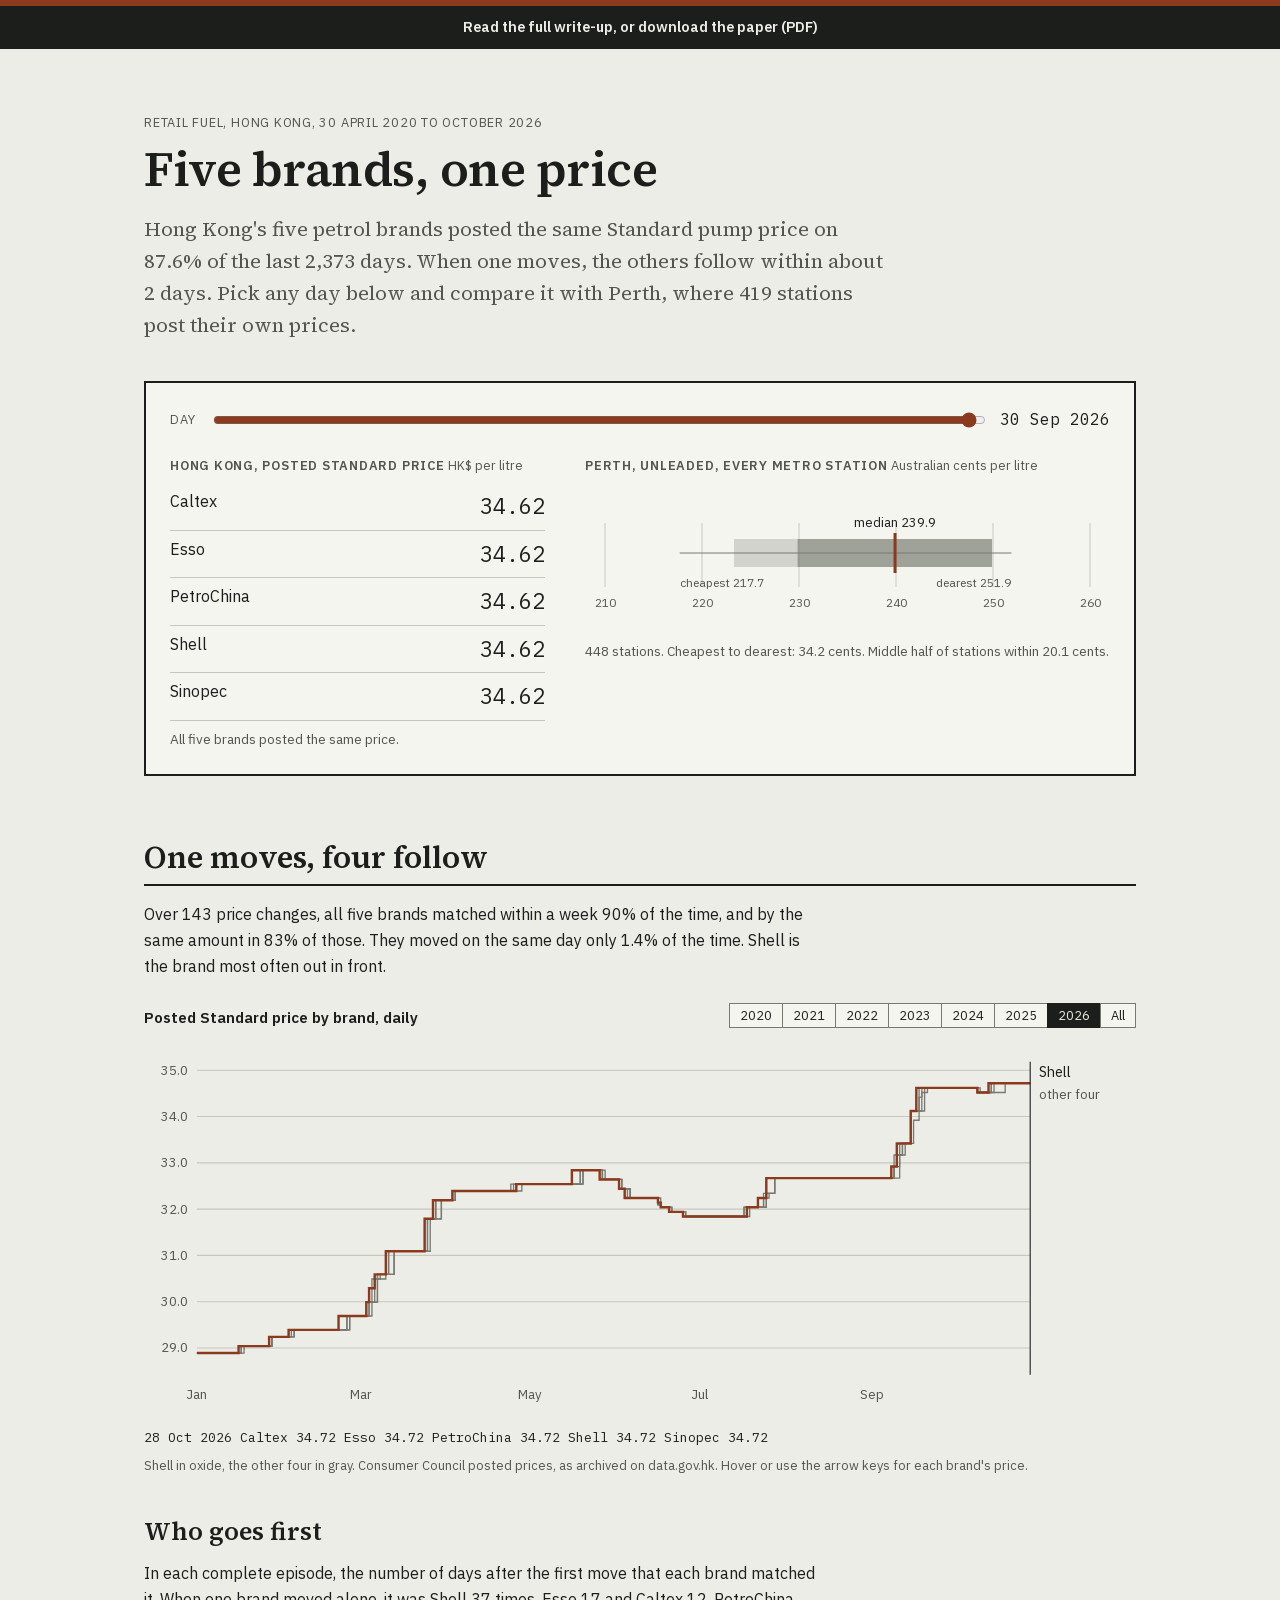
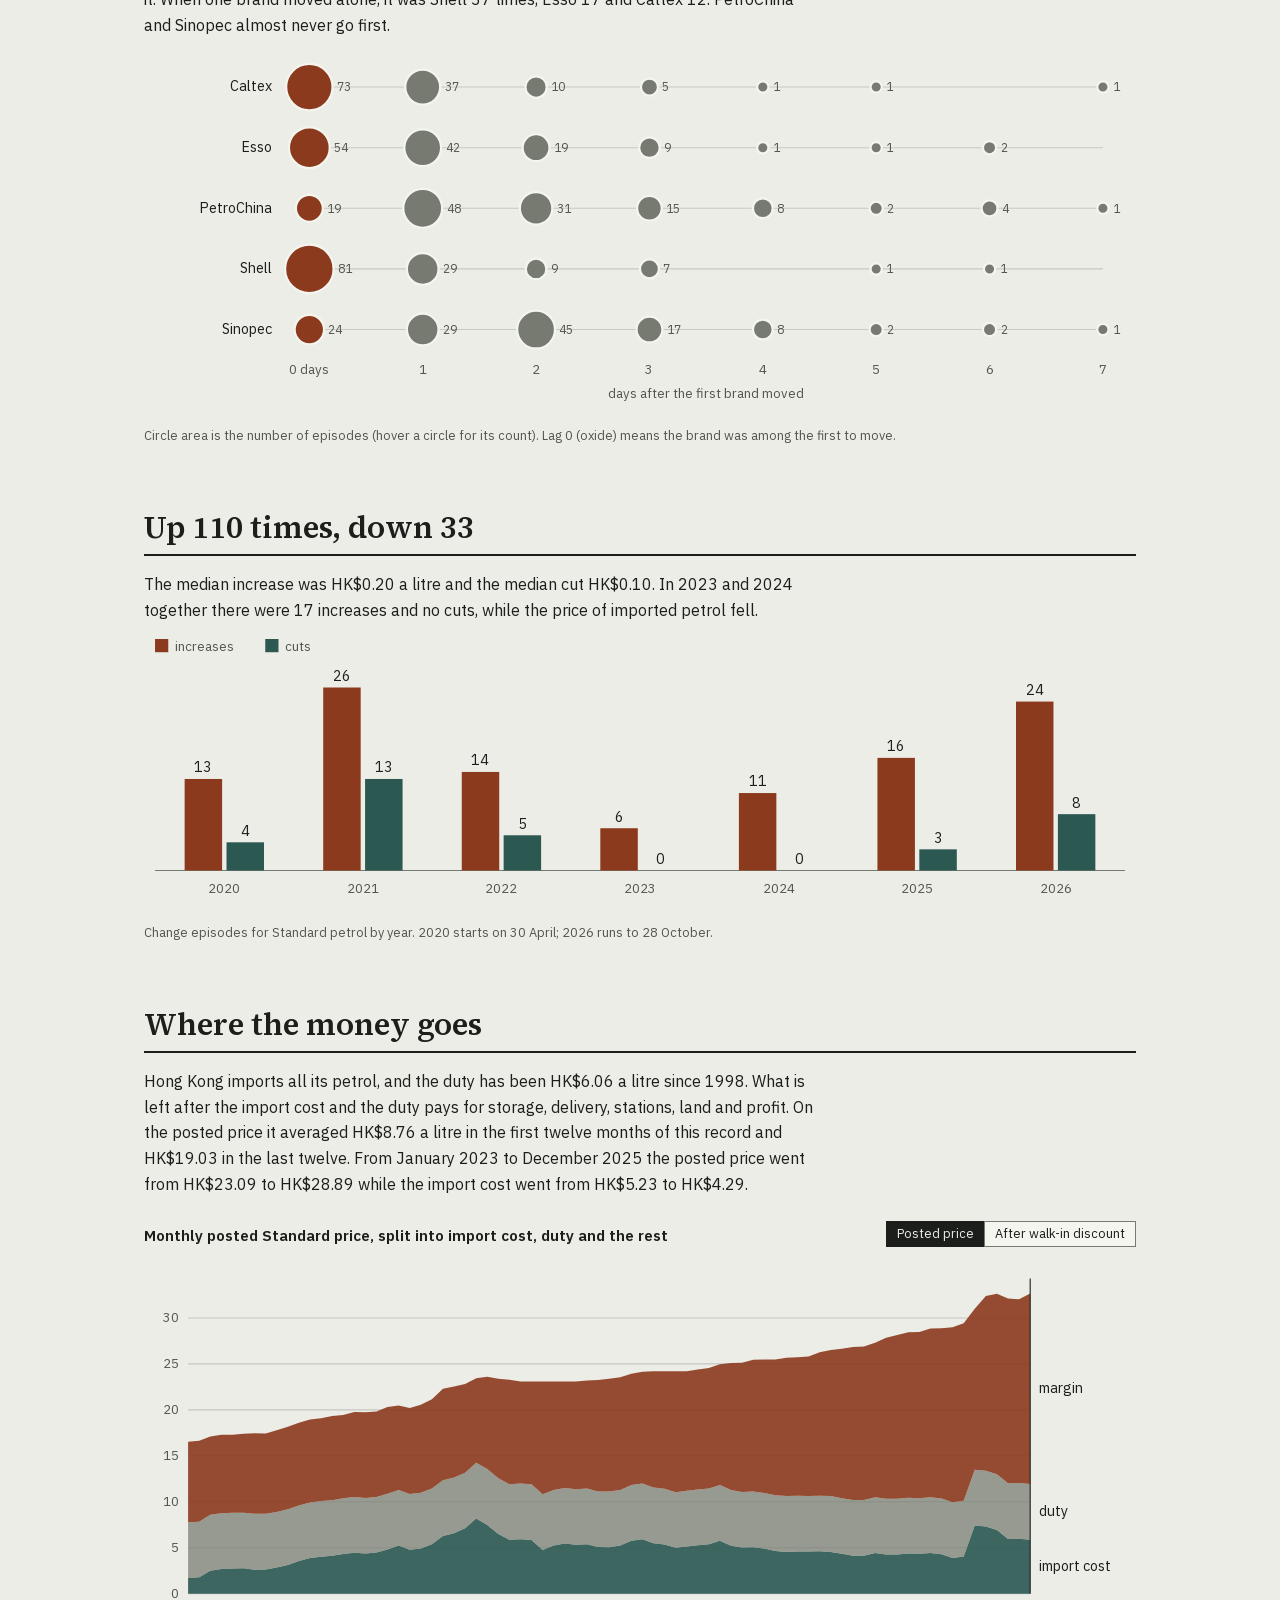
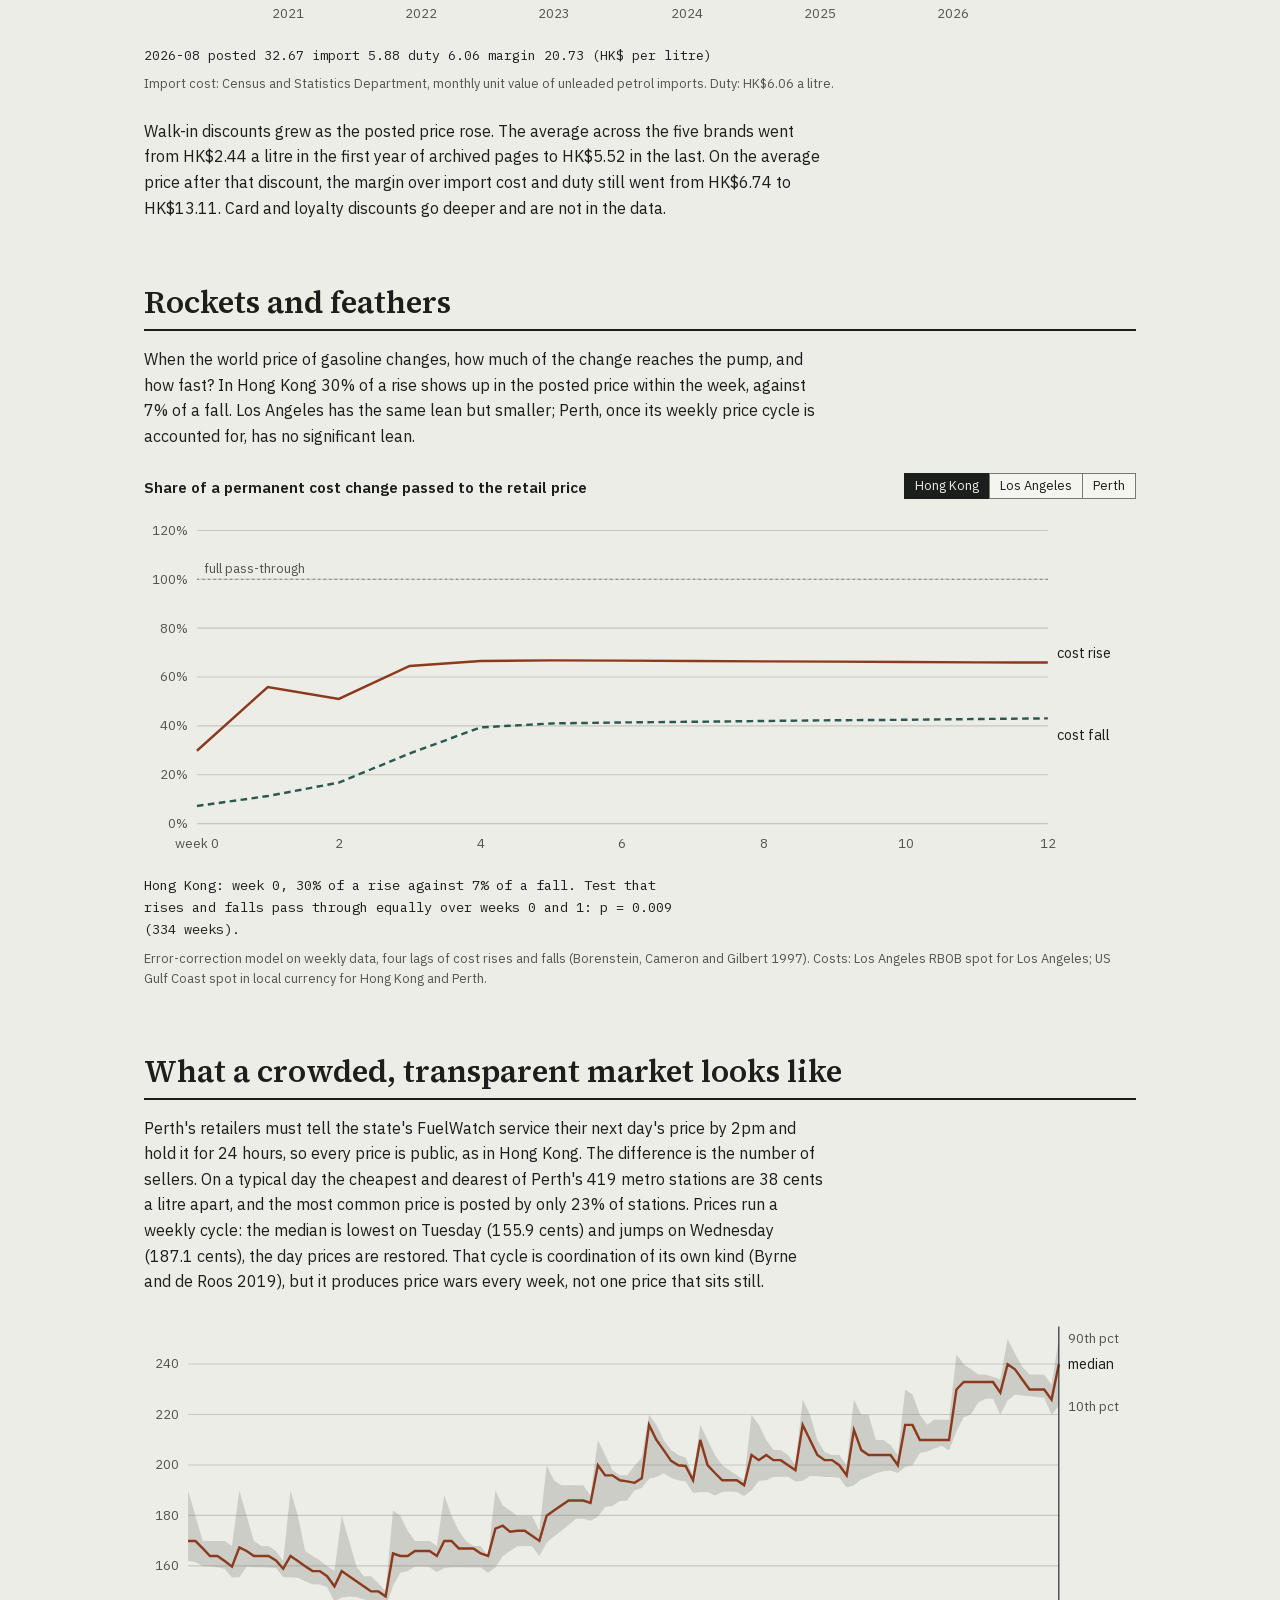
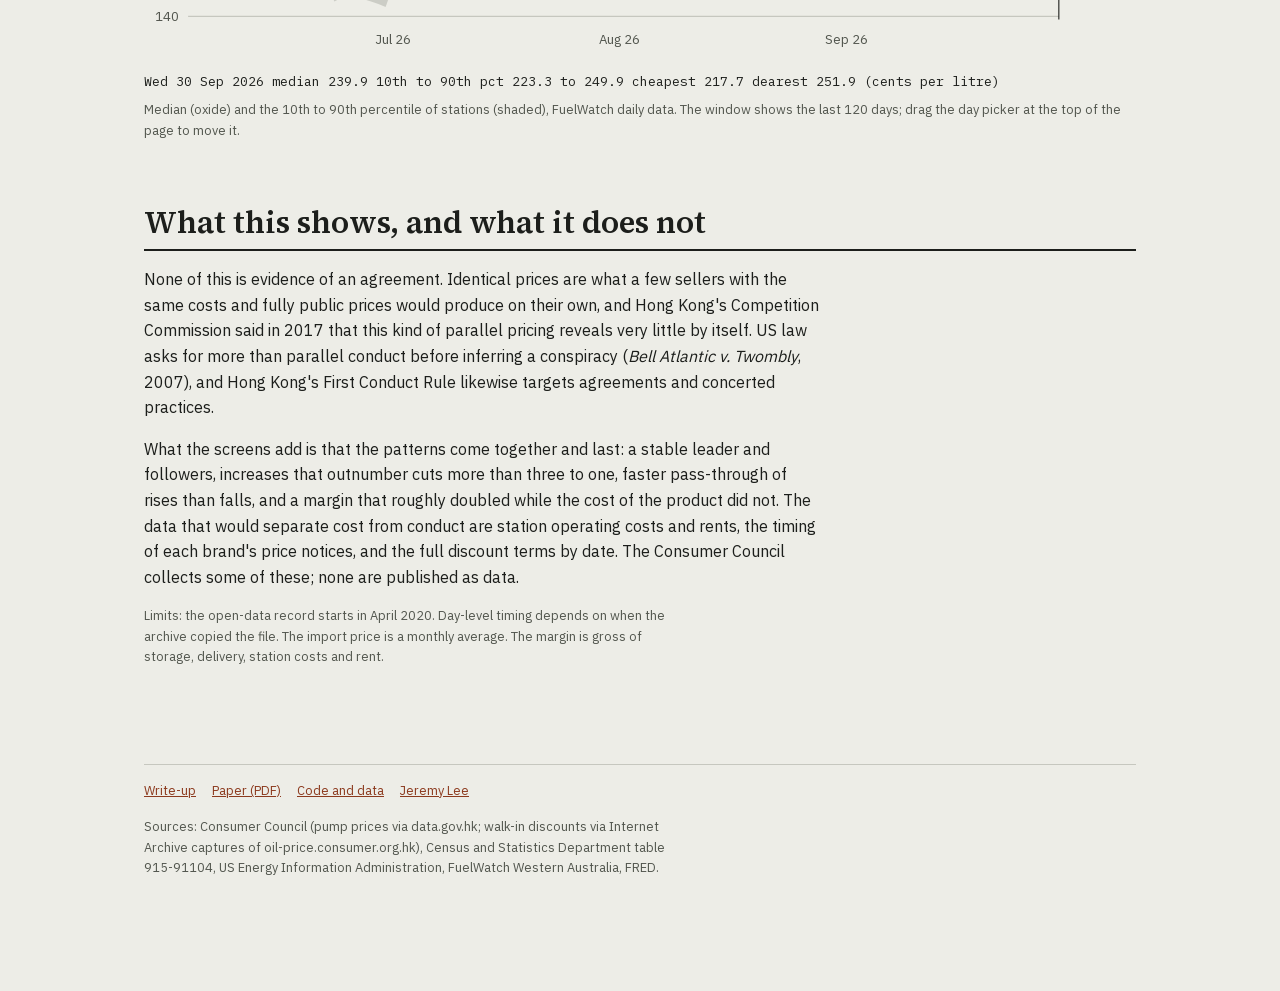
==== index.html @ d2879053 "Fuel Lockstep: six years of Hong Kong petrol prices screened against costs, Los Angeles and Perth Re" ====
<!doctype html>
<html lang="en">
<head>
<meta charset="utf-8">
<meta name="viewport" content="width=device-width, initial-scale=1">
<title>Lockstep at the pump: six years of Hong Kong petrol prices</title>
<meta name="description" content="Hong Kong's five petrol brands posted the same Standard price on 87.6% of days from 2020 to 2026. Prices rose 110 times and fell 33, and the margin over import cost and duty roughly doubled. Perth and Los Angeles for comparison.">
<meta property="og:title" content="Lockstep at the pump">
<meta property="og:description" content="Six years of Hong Kong petrol prices, brand by brand, against costs and against Perth and Los Angeles.">
<meta property="og:type" content="website">
<link rel="stylesheet" href="ledger.css">
<link rel="stylesheet" href="assets/site.css">
</head>
<body>
<a class="skip-link" href="#main">Skip to content</a>
<a class="bar-link" href="overview/">Read the full write-up, or download the paper (PDF)</a>
<main id="main" class="wrap wrap-wide">

<header class="masthead">
  <p class="meta">Retail fuel, Hong Kong, 30 April 2020 to October 2026</p>
  <h1>Five brands, one price</h1>
  <p class="lede">Hong Kong's five petrol brands posted the same Standard pump price on 87.6% of the last 2,373 days. When one moves, the others follow within about 2 days. Pick any day below and compare it with Perth, where 419 stations post their own prices.</p>
</header>

<section class="board" aria-labelledby="board-h">
  <h2 id="board-h" class="visually-hidden">Prices on one day</h2>
  <div class="board-controls">
    <label for="day">Day</label>
    <input id="day" type="range" min="0" max="1" value="0" step="1">
    <output id="day-out" for="day" class="mono"></output>
  </div>
  <div class="board-grid">
    <div class="board-hk">
      <p class="board-title">Hong Kong, posted Standard price <span class="unit">HK$ per litre</span></p>
      <table class="price-board" aria-live="polite">
        <tbody id="hk-board"></tbody>
      </table>
      <p class="board-note" id="hk-note"></p>
    </div>
    <div class="board-perth">
      <p class="board-title">Perth, unleaded, every metro station <span class="unit">Australian cents per litre</span></p>
      <svg id="perth-strip" viewBox="0 0 520 150" role="img" aria-labelledby="perth-strip-t"><title id="perth-strip-t">Spread of Perth station prices on the selected day</title></svg>
      <p class="board-note" id="perth-note"></p>
    </div>
  </div>
</section>

<section aria-labelledby="s1">
  <h2 id="s1">One moves, four follow</h2>
  <p>Over 143 price changes, all five brands matched within a week 90% of the time, and by the same amount in 83% of those. They moved on the same day only 1.4% of the time. Shell is the brand most often out in front.</p>
  <div class="chart-head">
    <p class="chart-title">Posted Standard price by brand, daily</p>
    <div class="seg" role="group" aria-label="Year" id="year-seg"></div>
  </div>
  <figure class="chart">
    <svg id="steps" viewBox="0 0 900 340" role="img" aria-labelledby="steps-t" tabindex="0"><title id="steps-t">Posted Standard price by brand. Use the left and right arrow keys to move the readout.</title></svg>
    <div class="readout mono" id="steps-read" aria-live="polite"></div>
    <figcaption>Shell in oxide, the other four in gray. Consumer Council posted prices, as archived on data.gov.hk. Hover or use the arrow keys for each brand's price.</figcaption>
  </figure>

  <h3>Who goes first</h3>
  <p>In each complete episode, the number of days after the first move that each brand matched it. When one brand moved alone, it was Shell 37 times, Esso 17 and Caltex 12. PetroChina and Sinopec almost never go first.</p>
  <figure class="chart">
    <svg id="lags" viewBox="0 0 900 330" role="img" aria-labelledby="lags-t"><title id="lags-t">Count of complete change episodes by brand and by lag in days</title></svg>
    <figcaption>Circle area is the number of episodes (hover a circle for its count). Lag 0 (oxide) means the brand was among the first to move.</figcaption>
  </figure>
</section>

<section aria-labelledby="s2">
  <h2 id="s2">Up 110 times, down 33</h2>
  <p>The median increase was HK$0.20 a litre and the median cut HK$0.10. In 2023 and 2024 together there were 17 increases and no cuts, while the price of imported petrol fell.</p>
  <figure class="chart">
    <svg id="years" viewBox="0 0 900 230" role="img" aria-labelledby="years-t"><title id="years-t">Price increases and cuts by year</title></svg>
    <figcaption>Change episodes for Standard petrol by year. 2020 starts on 30 April; 2026 runs to 28 October.</figcaption>
  </figure>
</section>

<section aria-labelledby="s3">
  <h2 id="s3">Where the money goes</h2>
  <p>Hong Kong imports all its petrol, and the duty has been HK$6.06 a litre since 1998. What is left after the import cost and the duty pays for storage, delivery, stations, land and profit. On the posted price it averaged HK$8.76 a litre in the first twelve months of this record and HK$19.03 in the last twelve. From January 2023 to December 2025 the posted price went from HK$23.09 to HK$28.89 while the import cost went from HK$5.23 to HK$4.29.</p>
  <div class="chart-head">
    <p class="chart-title">Monthly posted Standard price, split into import cost, duty and the rest</p>
    <div class="seg" role="group" aria-label="Price shown">
      <button class="btn seg-b" aria-pressed="true" data-mode="posted">Posted price</button>
      <button class="btn seg-b" aria-pressed="false" data-mode="net">After walk-in discount</button>
    </div>
  </div>
  <figure class="chart">
    <svg id="margin" viewBox="0 0 900 340" role="img" aria-labelledby="margin-t" tabindex="0"><title id="margin-t">Price decomposition by month. Use the left and right arrow keys to move the readout.</title></svg>
    <div class="readout mono" id="margin-read" aria-live="polite"></div>
    <figcaption id="margin-cap">Import cost: Census and Statistics Department, monthly unit value of unleaded petrol imports.</figcaption>
  </figure>
  <p>Walk-in discounts grew as the posted price rose. The average across the five brands went from HK$2.44 a litre in the first year of archived pages to HK$5.52 in the last. On the average price after that discount, the margin over import cost and duty still went from HK$6.74 to HK$13.11. Card and loyalty discounts go deeper and are not in the data.</p>
</section>

<section aria-labelledby="s4">
  <h2 id="s4">Rockets and feathers</h2>
  <p>When the world price of gasoline changes, how much of the change reaches the pump, and how fast? In Hong Kong 30% of a rise shows up in the posted price within the week, against 7% of a fall. Los Angeles has the same lean but smaller; Perth, once its weekly price cycle is accounted for, has no significant lean.</p>
  <div class="chart-head">
    <p class="chart-title">Share of a permanent cost change passed to the retail price</p>
    <div class="seg" role="group" aria-label="Market" id="pt-seg"></div>
  </div>
  <figure class="chart">
    <svg id="pt" viewBox="0 0 900 320" role="img" aria-labelledby="pt-t"><title id="pt-t">Pass-through of cost rises and falls over twelve weeks</title></svg>
    <p class="pt-stat mono" id="pt-stat"></p>
    <figcaption>Error-correction model on weekly data, four lags of cost rises and falls (Borenstein, Cameron and Gilbert 1997). Costs: Los Angeles RBOB spot for Los Angeles; US Gulf Coast spot in local currency for Hong Kong and Perth.</figcaption>
  </figure>
</section>

<section aria-labelledby="s5">
  <h2 id="s5">What a crowded, transparent market looks like</h2>
  <p>Perth's retailers must tell the state's FuelWatch service their next day's price by 2pm and hold it for 24 hours, so every price is public, as in Hong Kong. The difference is the number of sellers. On a typical day the cheapest and dearest of Perth's 419 metro stations are 38 cents a litre apart, and the most common price is posted by only 23% of stations. Prices run a weekly cycle: the median is lowest on Tuesday (155.9 cents) and jumps on Wednesday (187.1 cents), the day prices are restored. That cycle is coordination of its own kind (Byrne and de Roos 2019), but it produces price wars every week, not one price that sits still.</p>
  <figure class="chart">
    <svg id="perth" viewBox="0 0 900 320" role="img" aria-labelledby="perth-t" tabindex="0"><title id="perth-t">Perth daily station price spread. Use the left and right arrow keys to move the readout.</title></svg>
    <div class="readout mono" id="perth-read" aria-live="polite"></div>
    <figcaption>Median (oxide) and the 10th to 90th percentile of stations (shaded), FuelWatch daily data. The window shows the last 120 days; drag the day picker at the top of the page to move it.</figcaption>
  </figure>
</section>

<section aria-labelledby="s6">
  <h2 id="s6">What this shows, and what it does not</h2>
  <p>None of this is evidence of an agreement. Identical prices are what a few sellers with the same costs and fully public prices would produce on their own, and Hong Kong's Competition Commission said in 2017 that this kind of parallel pricing reveals very little by itself. US law asks for more than parallel conduct before inferring a conspiracy (<i>Bell Atlantic v. Twombly</i>, 2007), and Hong Kong's First Conduct Rule likewise targets agreements and concerted practices.</p>
  <p>What the screens add is that the patterns come together and last: a stable leader and followers, increases that outnumber cuts more than three to one, faster pass-through of rises than falls, and a margin that roughly doubled while the cost of the product did not. The data that would separate cost from conduct are station operating costs and rents, the timing of each brand's price notices, and the full discount terms by date. The Consumer Council collects some of these; none are published as data.</p>
  <p class="small">Limits: the open-data record starts in April 2020. Day-level timing depends on when the archive copied the file. The import price is a monthly average. The margin is gross of storage, delivery, station costs and rent.</p>
</section>

<footer class="site-footer">
  <p><a href="overview/">Write-up</a><a href="paper/fuel-lockstep.pdf">Paper (PDF)</a><a href="https://github.com/lyhjeremy/fuel-lockstep">Code and data</a><a href="https://lyhjeremy.com">Jeremy Lee</a></p>
  <p>Sources: Consumer Council (pump prices via data.gov.hk; walk-in discounts via Internet Archive captures of oil-price.consumer.org.hk), Census and Statistics Department table 915-91104, US Energy Information Administration, FuelWatch Western Australia, FRED.</p>
</footer>
</main>
<noscript><p class="wrap small">The charts on this page need JavaScript. The same findings, with static figures, are in the <a href="overview/">write-up</a> and the <a href="paper/fuel-lockstep.pdf">paper</a>.</p></noscript>
<script src="assets/app.js"></script>
</body>
</html>
---- ledger.css ----
/* Ledger house style. Single source of truth.
   Spec: DESIGN_STANDARDS.md. Do not edit a deployed copy; edit here and redeploy.
   Self-hosted fonts, no third-party requests. */

@font-face{font-family:"Source Serif 4";src:url("fonts/SourceSerif4-400.woff2")format("woff2");
  font-weight:400;font-style:normal;font-display:swap}
@font-face{font-family:"Source Serif 4";src:url("fonts/SourceSerif4-600.woff2")format("woff2");
  font-weight:600;font-style:normal;font-display:swap}
@font-face{font-family:"IBM Plex Sans";src:url("fonts/IBMPlexSans-400.woff2")format("woff2");
  font-weight:400;font-style:normal;font-display:swap}
@font-face{font-family:"IBM Plex Sans";src:url("fonts/IBMPlexSans-600.woff2")format("woff2");
  font-weight:600;font-style:normal;font-display:swap}
@font-face{font-family:"IBM Plex Mono";src:url("fonts/IBMPlexMono-400.woff2")format("woff2");
  font-weight:400;font-style:normal;font-display:swap}

:root{
  --paper:#EDEDE7; --panel:#F5F5F0; --ink:#1C1E1B; --ink-2:#52564E;
  --rule:#C6C7BF; --edge:#767A70; --signal:#8C3A1E; --signal-2:#2C5852;
  --font-head:"Source Serif 4","Iowan Old Style","Palatino Linotype",Palatino,serif;
  --font-body:"IBM Plex Sans","Helvetica Neue",Helvetica,Arial,sans-serif;
  --font-mono:"IBM Plex Mono","SF Mono",Menlo,Consolas,monospace;
  --s1:8px; --s2:16px; --s3:24px; --s4:40px; --s5:64px; --s6:96px;
  --measure:68ch;
}
@media (prefers-color-scheme:dark){:root:not([data-theme="light"]){
  --paper:#191B18; --panel:#212420; --ink:#E6E6DE; --ink-2:#A2A69B;
  --rule:#3B3F38; --edge:#6A6F66; --signal:#D8825C; --signal-2:#74AFA5;}}
:root[data-theme="dark"]{
  --paper:#191B18; --panel:#212420; --ink:#E6E6DE; --ink-2:#A2A69B;
  --rule:#3B3F38; --edge:#6A6F66; --signal:#D8825C; --signal-2:#74AFA5;}

*,*::before,*::after{box-sizing:border-box;border-radius:0}
html{-webkit-text-size-adjust:100%}
body{margin:0;background:var(--paper);color:var(--ink);
  font-family:var(--font-body);font-size:16px;line-height:1.6;
  -webkit-font-smoothing:antialiased;text-rendering:optimizeLegibility}

.wrap{max-width:var(--measure);margin:0 auto;padding:var(--s5) var(--s3) var(--s6)}
.wrap-wide{max-width:96ch}

h1,h2,h3,h4{font-family:var(--font-head);font-weight:600;line-height:1.15;margin:0 0 var(--s2)}
h1{font-size:3.05rem;letter-spacing:-.01em}
h2{font-size:1.95rem;margin-top:var(--s5);padding-bottom:var(--s1);border-bottom:2px solid var(--ink)}
h3{font-size:1.56rem;margin-top:var(--s4)}
h4{font-size:1.25rem;margin-top:var(--s3)}
p,ul,ol{margin:0 0 var(--s2);max-width:var(--measure)}
li{margin-bottom:calc(var(--s1)/2)}
.lede{font-family:var(--font-head);font-size:1.25rem;color:var(--ink-2)}
.meta{font-family:var(--font-body);font-size:.8rem;text-transform:uppercase;
  letter-spacing:.06em;color:var(--ink-2);margin-bottom:var(--s1)}
small,.small{font-size:.8rem;color:var(--ink-2)}
.prose-serif{font-family:var(--font-head);font-size:1.05rem}

a{color:var(--signal);text-underline-offset:1px}
a:hover{color:var(--ink)}
a:focus-visible,button:focus-visible,input:focus-visible,select:focus-visible,
textarea:focus-visible,[tabindex]:focus-visible{outline:2px solid var(--signal);outline-offset:2px}

.btn{font-family:var(--font-body);font-size:.95rem;line-height:1.2;padding:var(--s1) var(--s2);
  background:var(--panel);color:var(--ink);border:1px solid var(--edge);cursor:pointer}
.btn:hover{background:var(--paper);border-color:var(--ink)}
.btn:disabled{color:var(--ink-2);border-color:var(--rule);cursor:not-allowed}
.btn-primary{background:var(--signal);color:var(--paper);border-color:var(--signal)}
.btn-primary:hover{background:var(--ink);border-color:var(--ink);color:var(--paper)}

label{display:block;font-family:var(--font-body);font-size:.8rem;text-transform:uppercase;
  letter-spacing:.06em;color:var(--ink-2);margin-bottom:var(--s1)}
input,select,textarea{font-family:var(--font-body);font-size:1rem;padding:var(--s1);width:100%;
  background:var(--panel);color:var(--ink);border:1px solid var(--edge)}
.field{margin-bottom:var(--s3)}
.field-error input{border:2px solid var(--signal)}
.field-error .msg{font-size:.8rem;color:var(--signal);margin-top:var(--s1)}

.table-scroll{overflow-x:auto;margin:var(--s3) 0}
table{width:100%;border-collapse:collapse;font-size:.95rem}
th{font-family:var(--font-body);font-size:.8rem;text-transform:uppercase;letter-spacing:.06em;
  text-align:left;padding:var(--s1) var(--s1) var(--s1) 0;
  border-bottom:2px solid var(--ink);color:var(--ink-2);font-weight:600}
td{padding:var(--s1) var(--s1) var(--s1) 0;border-bottom:1px solid var(--rule);vertical-align:top}
/* IBM Plex has no tnum in the Google build, so numeric columns must use mono, which is
   inherently tabular. Do not swap this for font-variant-numeric on the sans. */
td.num,th.num{font-family:var(--font-mono);text-align:right;font-variant-numeric:tabular-nums}

.callout{border:1px solid var(--edge);padding:var(--s2);margin:var(--s3) 0}
.callout b{font-family:var(--font-body)}

pre{background:var(--panel);border:1px solid var(--rule);padding:var(--s2);overflow-x:auto;
  font-family:var(--font-mono);font-size:.85rem;line-height:1.5;margin:0}
code{font-family:var(--font-mono);font-size:.9em}
p code,li code,td code{background:var(--panel);border:1px solid var(--rule);padding:0 4px}

figure{margin:var(--s3) 0}
figure img{max-width:100%;height:auto;display:block;border:1px solid var(--rule)}
figcaption{font-family:var(--font-body);font-size:.8rem;color:var(--ink-2);margin-top:var(--s1)}

hr{border:0;border-top:1px solid var(--rule);margin:var(--s4) 0}
blockquote{margin:var(--s3) 0;padding:var(--s2);border:1px solid var(--rule);
  font-family:var(--font-head)}

/* Skeleton: flat fill plus opacity pulse. Never a gradient sweep. */
.skeleton{background:var(--rule);height:14px;margin-bottom:var(--s1)}
.skeleton--title{height:28px;width:60%}
.skeleton--w70{width:70%} .skeleton--w40{width:40%}
@media (prefers-reduced-motion:no-preference){
  .skeleton{animation:ledger-sk 1.6s ease-in-out infinite}
  @keyframes ledger-sk{0%,100%{opacity:1}50%{opacity:.55}}}

.two-col{display:grid;grid-template-columns:2fr 1fr;gap:var(--s4)}
@media (max-width:720px){.two-col{grid-template-columns:1fr}}

.site-footer{margin-top:var(--s6);padding-top:var(--s2);border-top:1px solid var(--rule);
  font-size:.8rem;color:var(--ink-2)}
.site-footer a{margin-right:var(--s2)}

.skip-link{position:absolute;left:-9999px}
.skip-link:focus{left:var(--s2);top:var(--s2);background:var(--panel);
  border:1px solid var(--edge);padding:var(--s1);z-index:10}
---- assets/site.css ----
/* Fuel Lockstep page styles. Tokens come from ledger.css. */
body{border-top:6px solid var(--signal)}
.bar-link{display:block;background:var(--ink);color:var(--paper);text-align:center;padding:11px 18px;
  font:600 .9rem/1.45 var(--font-body);text-decoration:none}
.bar-link:hover{background:var(--signal);color:var(--paper)}
.wrap-wide{max-width:min(100%,1040px)}
.masthead h1{margin-top:var(--s1)}
.mono{font-family:var(--font-mono)}
.visually-hidden{position:absolute;width:1px;height:1px;overflow:hidden;clip:rect(0 0 0 0);white-space:nowrap}

/* Day board */
.board{border:2px solid var(--ink);background:var(--panel);padding:var(--s3);margin:var(--s4) 0}
.board-controls{display:grid;grid-template-columns:auto 1fr auto;gap:var(--s2);align-items:center;margin-bottom:var(--s3)}
.board-controls label{margin:0}
.board-controls input[type=range]{padding:0;border:0;background:transparent;accent-color:var(--signal)}
.board-controls output{font-size:1rem;min-width:11ch;text-align:right}
.board-grid{display:grid;grid-template-columns:minmax(0,1fr) minmax(0,1.4fr);gap:var(--s4)}
.board-title{font:600 .8rem/1.4 var(--font-body);text-transform:uppercase;letter-spacing:.06em;color:var(--ink-2);margin-bottom:var(--s1)}
.board-title .unit{text-transform:none;letter-spacing:0;font-weight:400}
.price-board{font-size:1rem;margin:0}
.price-board td{padding:6px 0;border-bottom:1px solid var(--rule)}
.price-board td.num{font-size:1.35rem}
.price-board tr.off td.num{color:var(--signal);font-weight:600}
.board-note{font-size:.85rem;color:var(--ink-2);margin:var(--s1) 0 0}
#perth-strip{width:100%;height:auto;display:block}

/* Charts */
.chart-head{display:flex;flex-wrap:wrap;justify-content:space-between;align-items:flex-end;gap:var(--s1) var(--s2);margin-top:var(--s3)}
.chart-title{font:600 .95rem/1.4 var(--font-body);margin:0}
.seg{display:flex;flex-wrap:wrap;gap:0}
.seg .btn{font-size:.8rem;padding:4px 10px;margin-left:-1px}
.seg .btn[aria-pressed="true"]{background:var(--ink);color:var(--paper);border-color:var(--ink)}
.chart{margin:var(--s2) 0 var(--s3);position:relative}
.chart svg{width:100%;height:auto;display:block;overflow:visible}
.chart svg:focus-visible{outline:2px solid var(--signal);outline-offset:4px}
.readout{min-height:1.6em;font-size:.82rem;color:var(--ink);margin-top:var(--s1)}
.pt-stat{font-size:.85rem;margin:var(--s1) 0 0}
svg text{font-family:var(--font-body);fill:var(--ink-2)}
svg .lab{fill:var(--ink);font-size:13px}
svg .axis line,svg .grid line{stroke:var(--rule);stroke-width:1}
svg .axis text{font-size:12px}
svg .base{stroke:var(--edge);stroke-width:1}
svg .s-oxide{stroke:var(--signal);fill:none;stroke-width:2.2}
svg .s-pine{stroke:var(--signal-2);fill:none;stroke-width:2.2;stroke-dasharray:6 4}
svg .s-gray{stroke:var(--edge);fill:none;stroke-width:1.2}
svg .f-oxide{fill:var(--signal)}
svg .f-pine{fill:var(--signal-2)}
svg .f-gray{fill:var(--edge)}
svg .f-band{fill:var(--edge);opacity:.28}
svg .cursor{stroke:var(--ink);stroke-width:1}
svg .dot{stroke:var(--panel);stroke-width:2}

@media (max-width:720px){
  .board{padding:var(--s2)}
  .board-grid{grid-template-columns:1fr;gap:var(--s3)}
  .board-controls{grid-template-columns:1fr;gap:var(--s1)}
  .board-controls output{text-align:left}
  h1{font-size:2.2rem}
  h2{font-size:1.5rem}
}
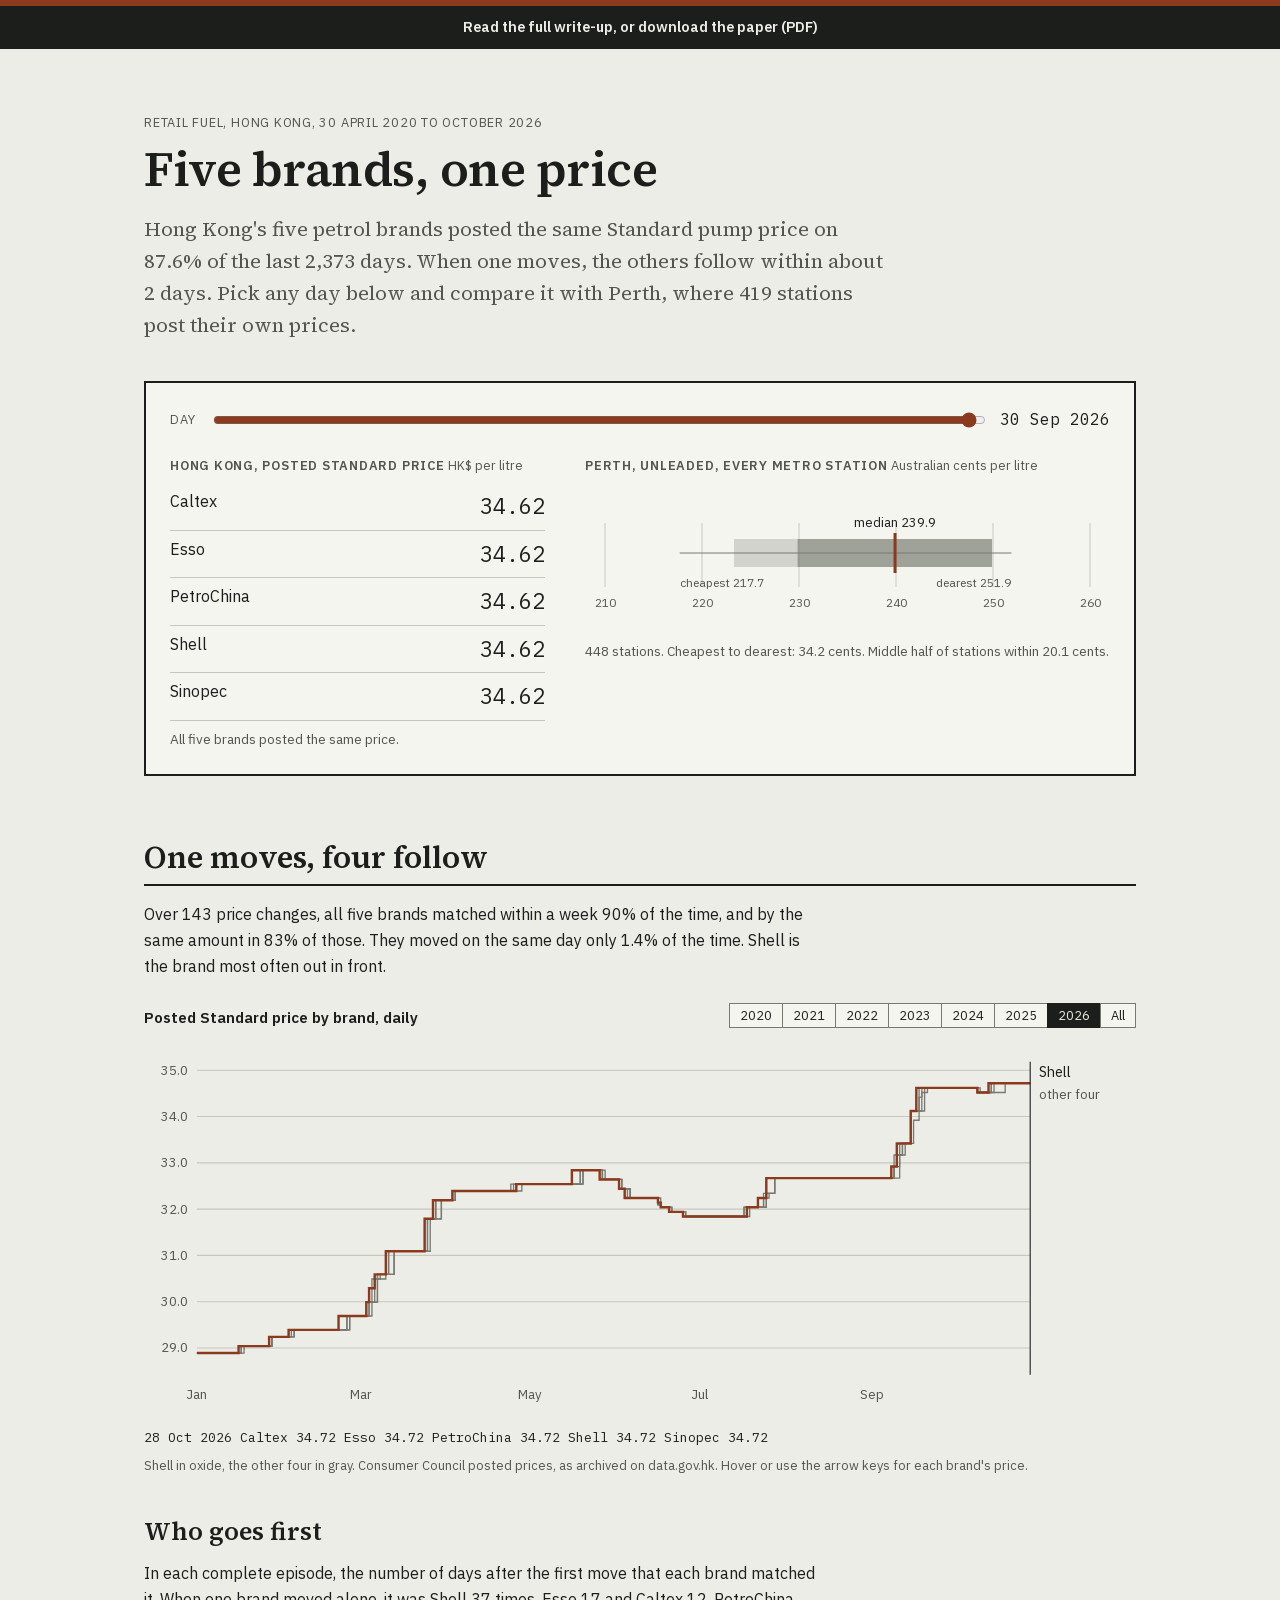
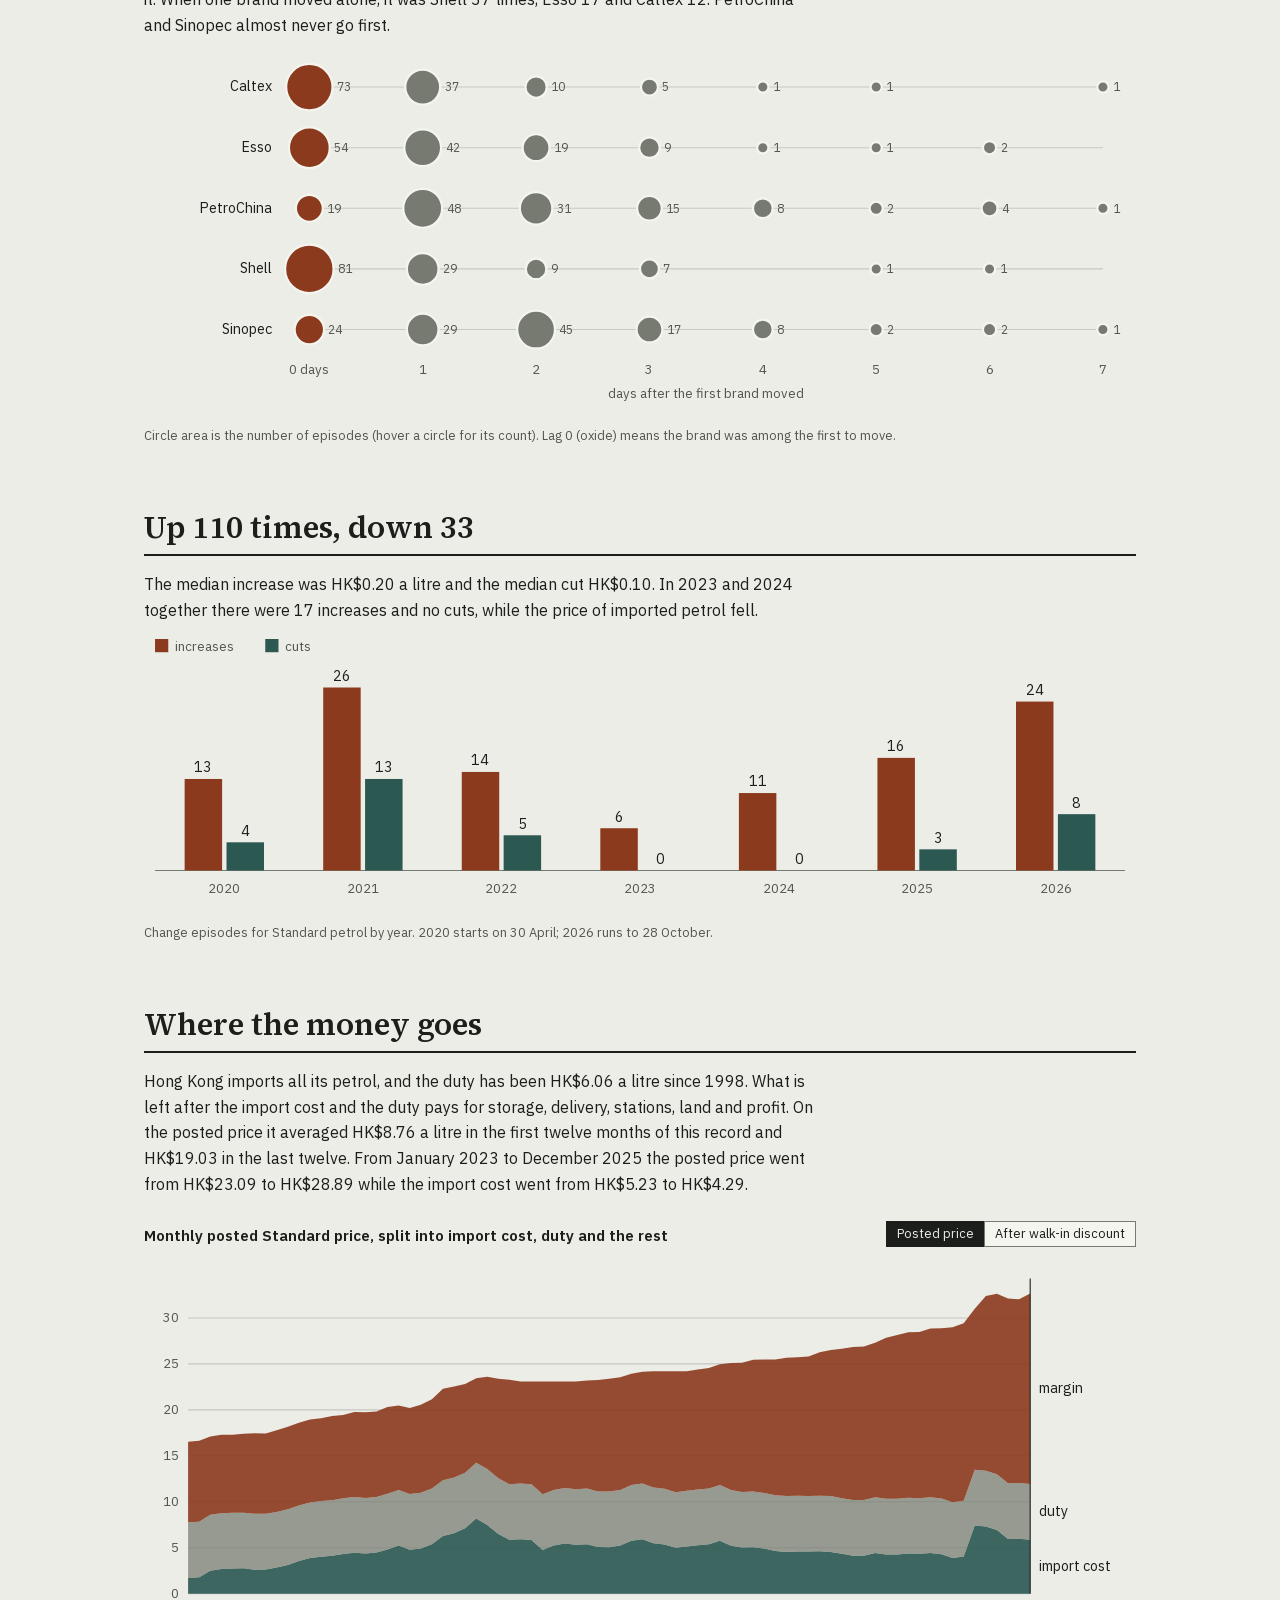
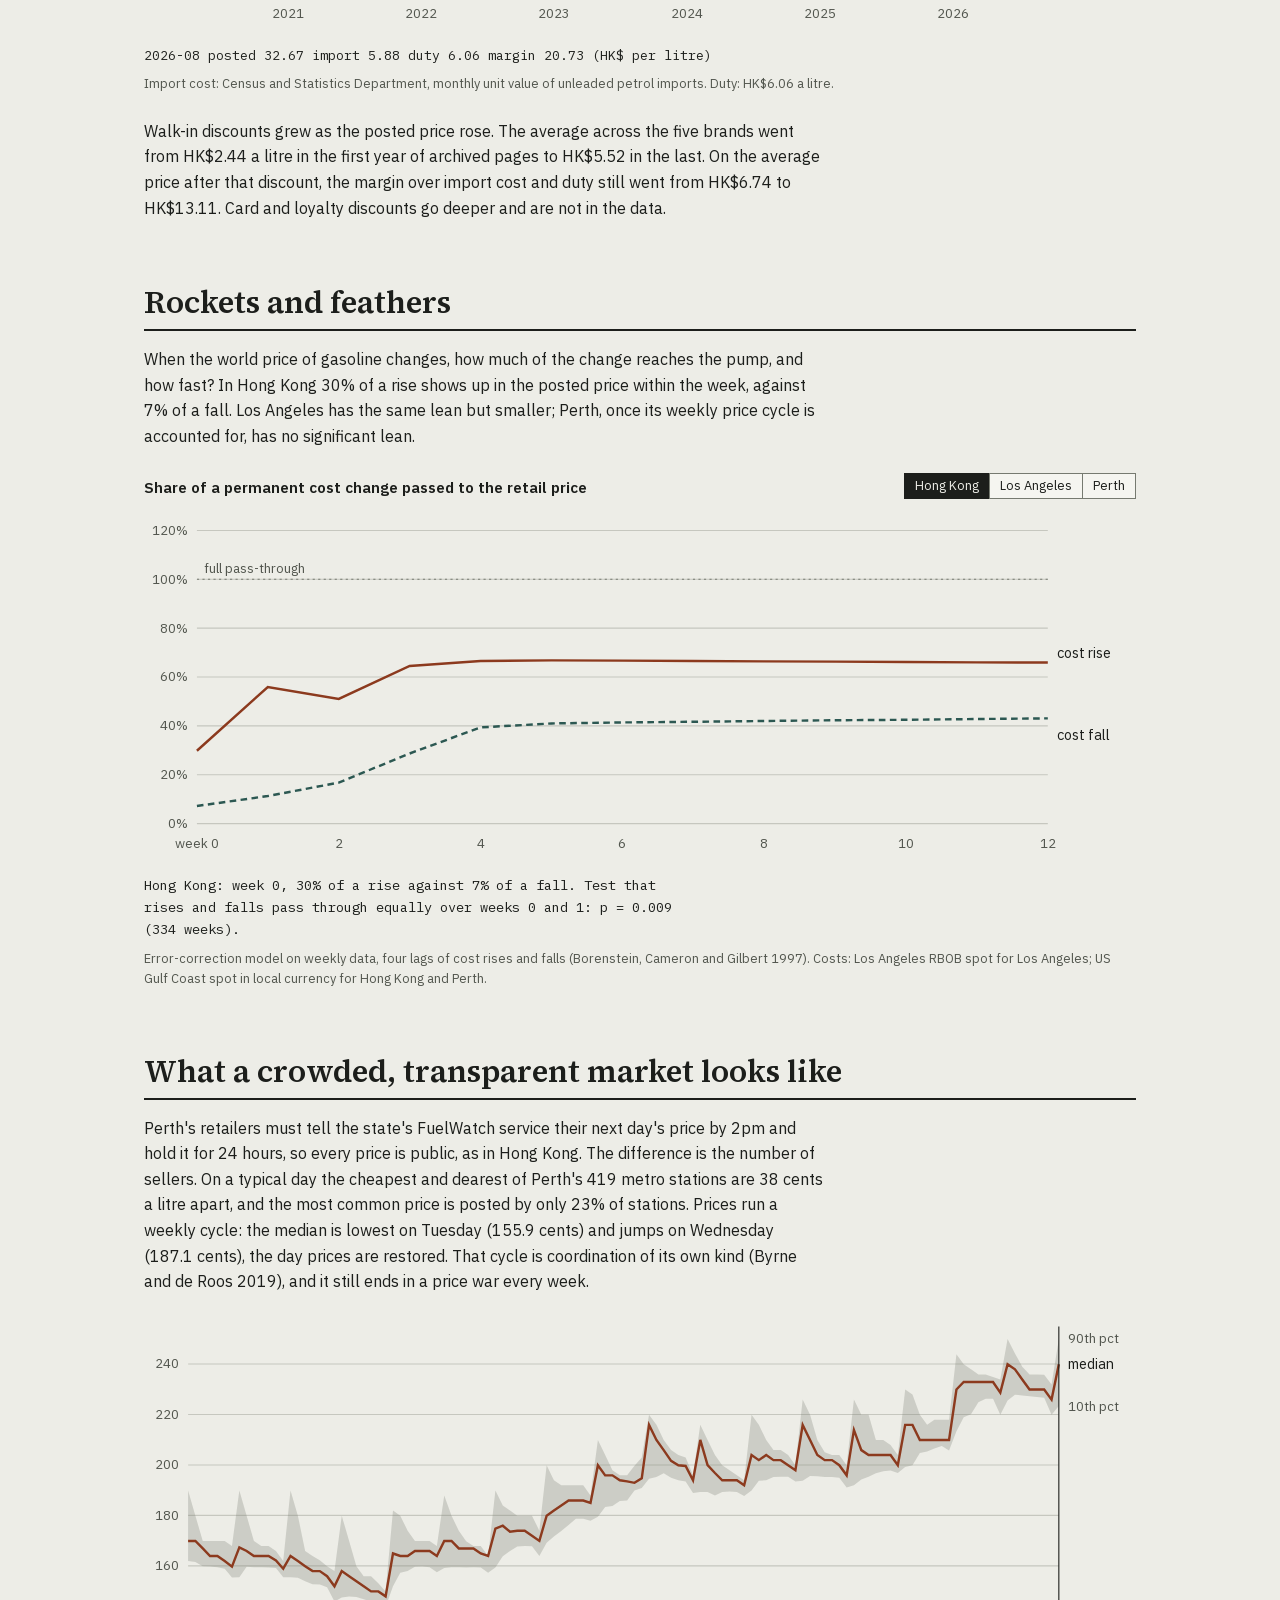
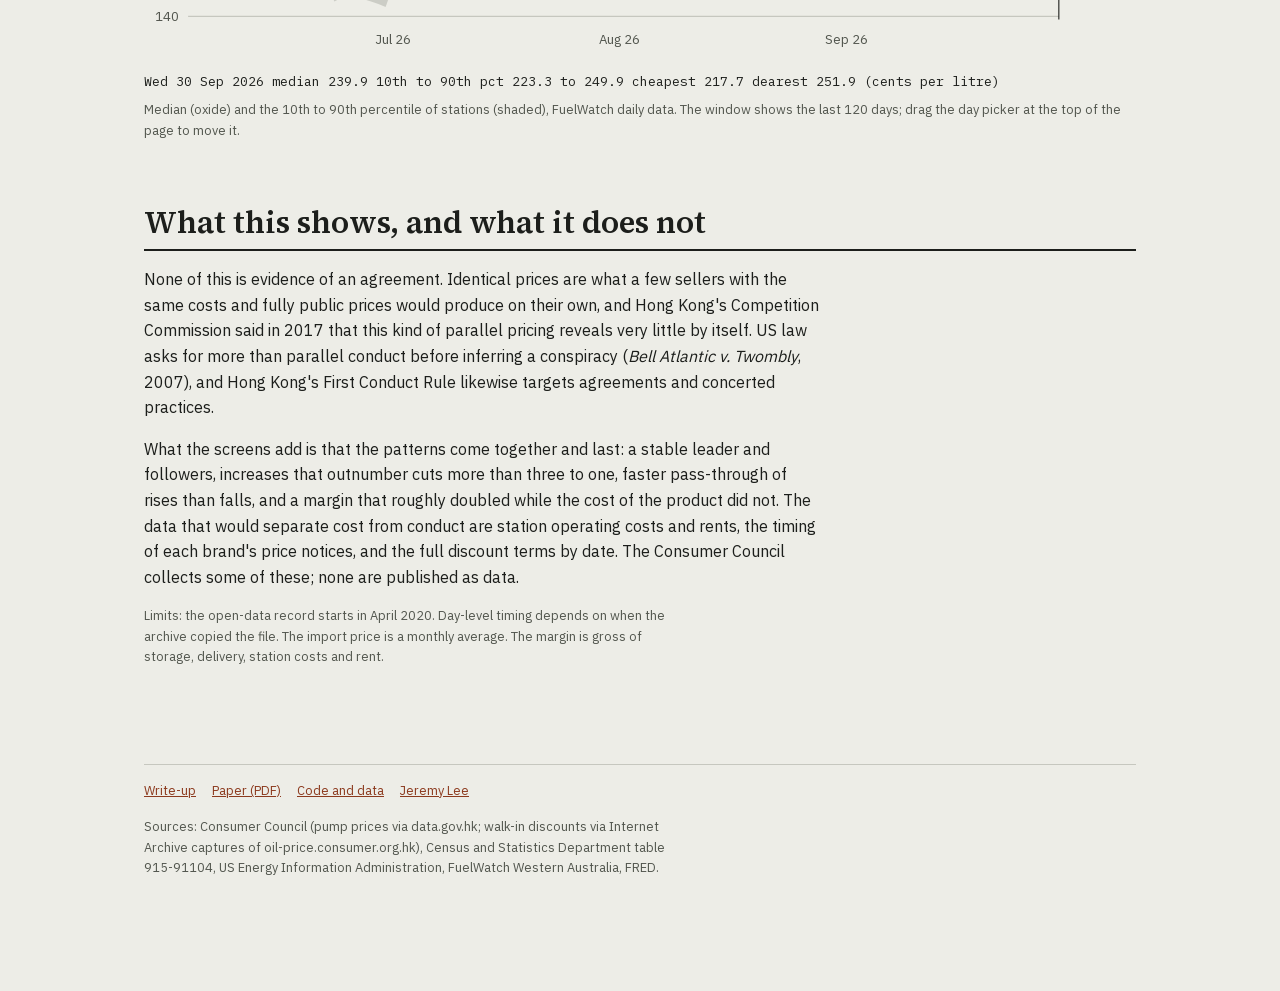
==== commit 7b409bb5: "Tighten wording in the paper, page and write-up; tint web figures to the page panel" ====
--- a/index.html
+++ b/index.html
@@ -109,7 +109,7 @@
 
 <section aria-labelledby="s5">
   <h2 id="s5">What a crowded, transparent market looks like</h2>
-  <p>Perth's retailers must tell the state's FuelWatch service their next day's price by 2pm and hold it for 24 hours, so every price is public, as in Hong Kong. The difference is the number of sellers. On a typical day the cheapest and dearest of Perth's 419 metro stations are 38 cents a litre apart, and the most common price is posted by only 23% of stations. Prices run a weekly cycle: the median is lowest on Tuesday (155.9 cents) and jumps on Wednesday (187.1 cents), the day prices are restored. That cycle is coordination of its own kind (Byrne and de Roos 2019), but it produces price wars every week, not one price that sits still.</p>
+  <p>Perth's retailers must tell the state's FuelWatch service their next day's price by 2pm and hold it for 24 hours, so every price is public, as in Hong Kong. The difference is the number of sellers. On a typical day the cheapest and dearest of Perth's 419 metro stations are 38 cents a litre apart, and the most common price is posted by only 23% of stations. Prices run a weekly cycle: the median is lowest on Tuesday (155.9 cents) and jumps on Wednesday (187.1 cents), the day prices are restored. That cycle is coordination of its own kind (Byrne and de Roos 2019), and it still ends in a price war every week.</p>
   <figure class="chart">
     <svg id="perth" viewBox="0 0 900 320" role="img" aria-labelledby="perth-t" tabindex="0"><title id="perth-t">Perth daily station price spread. Use the left and right arrow keys to move the readout.</title></svg>
     <div class="readout mono" id="perth-read" aria-live="polite"></div>
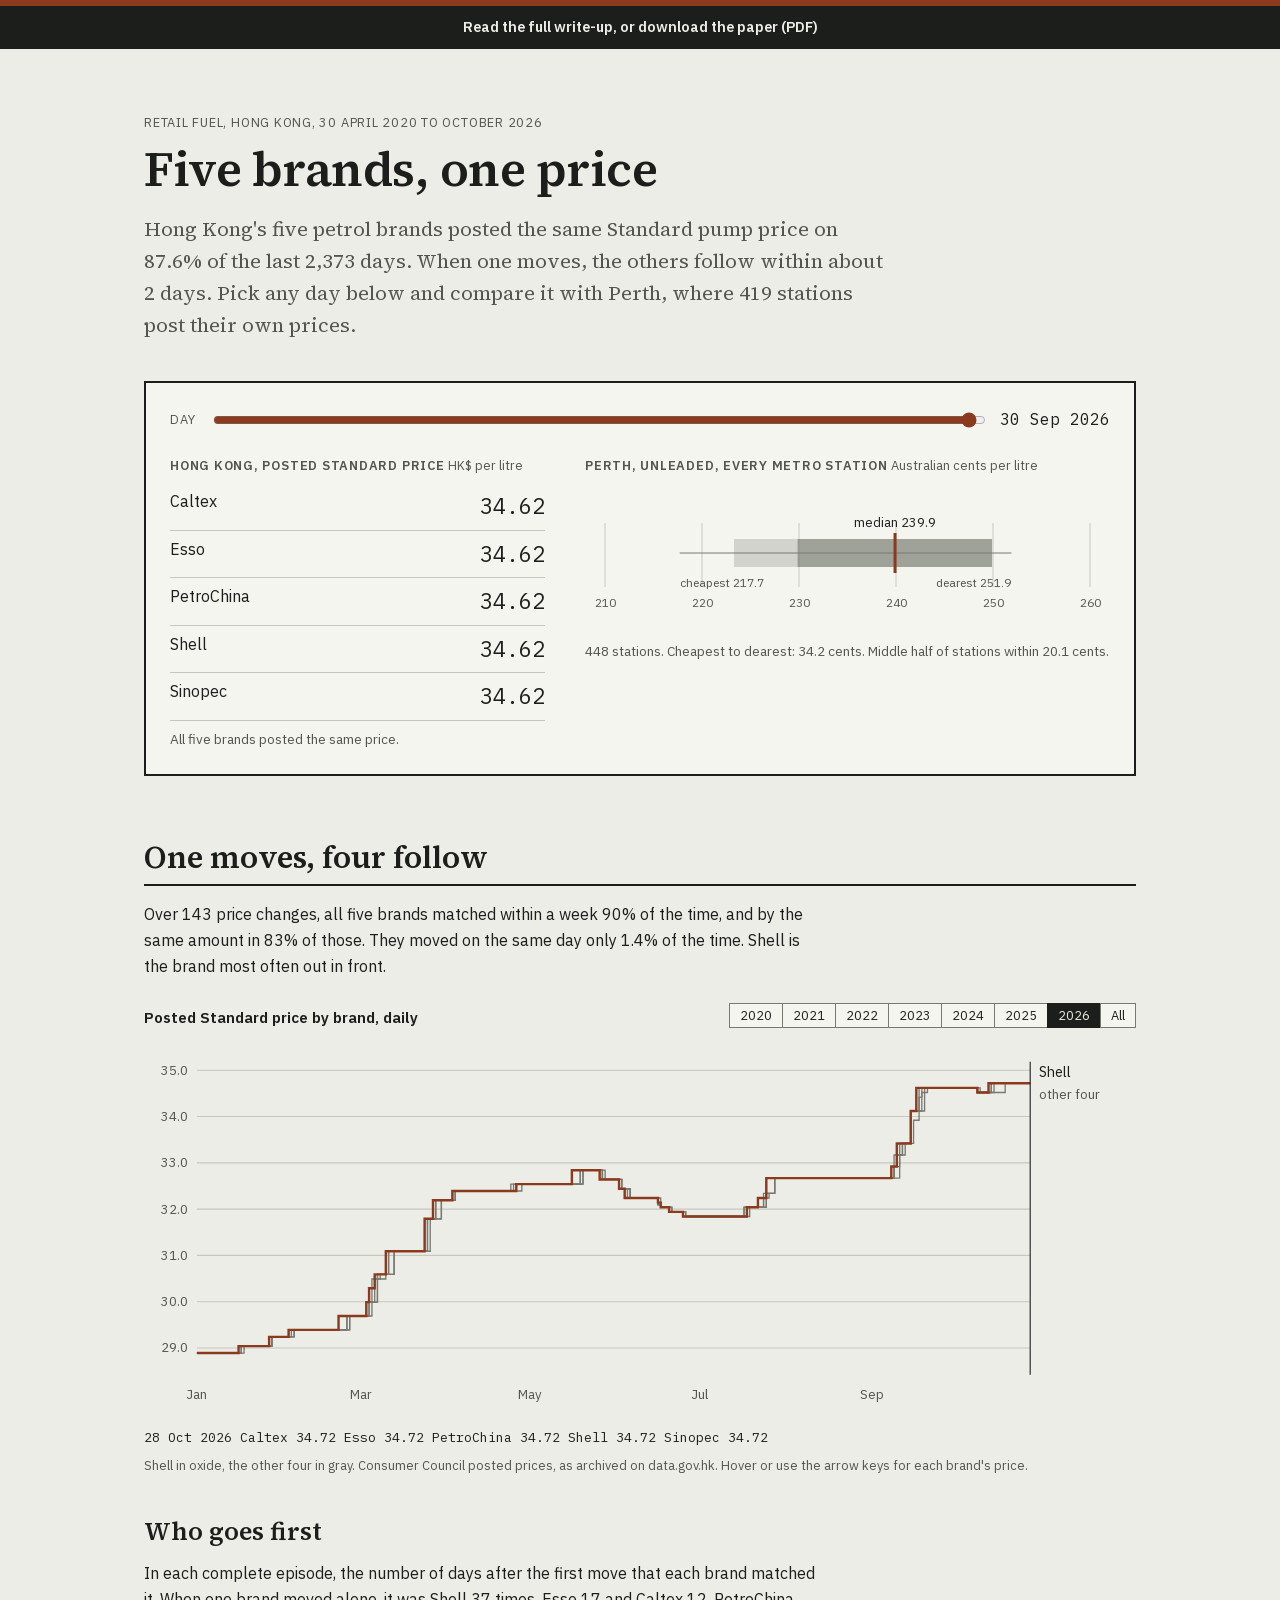
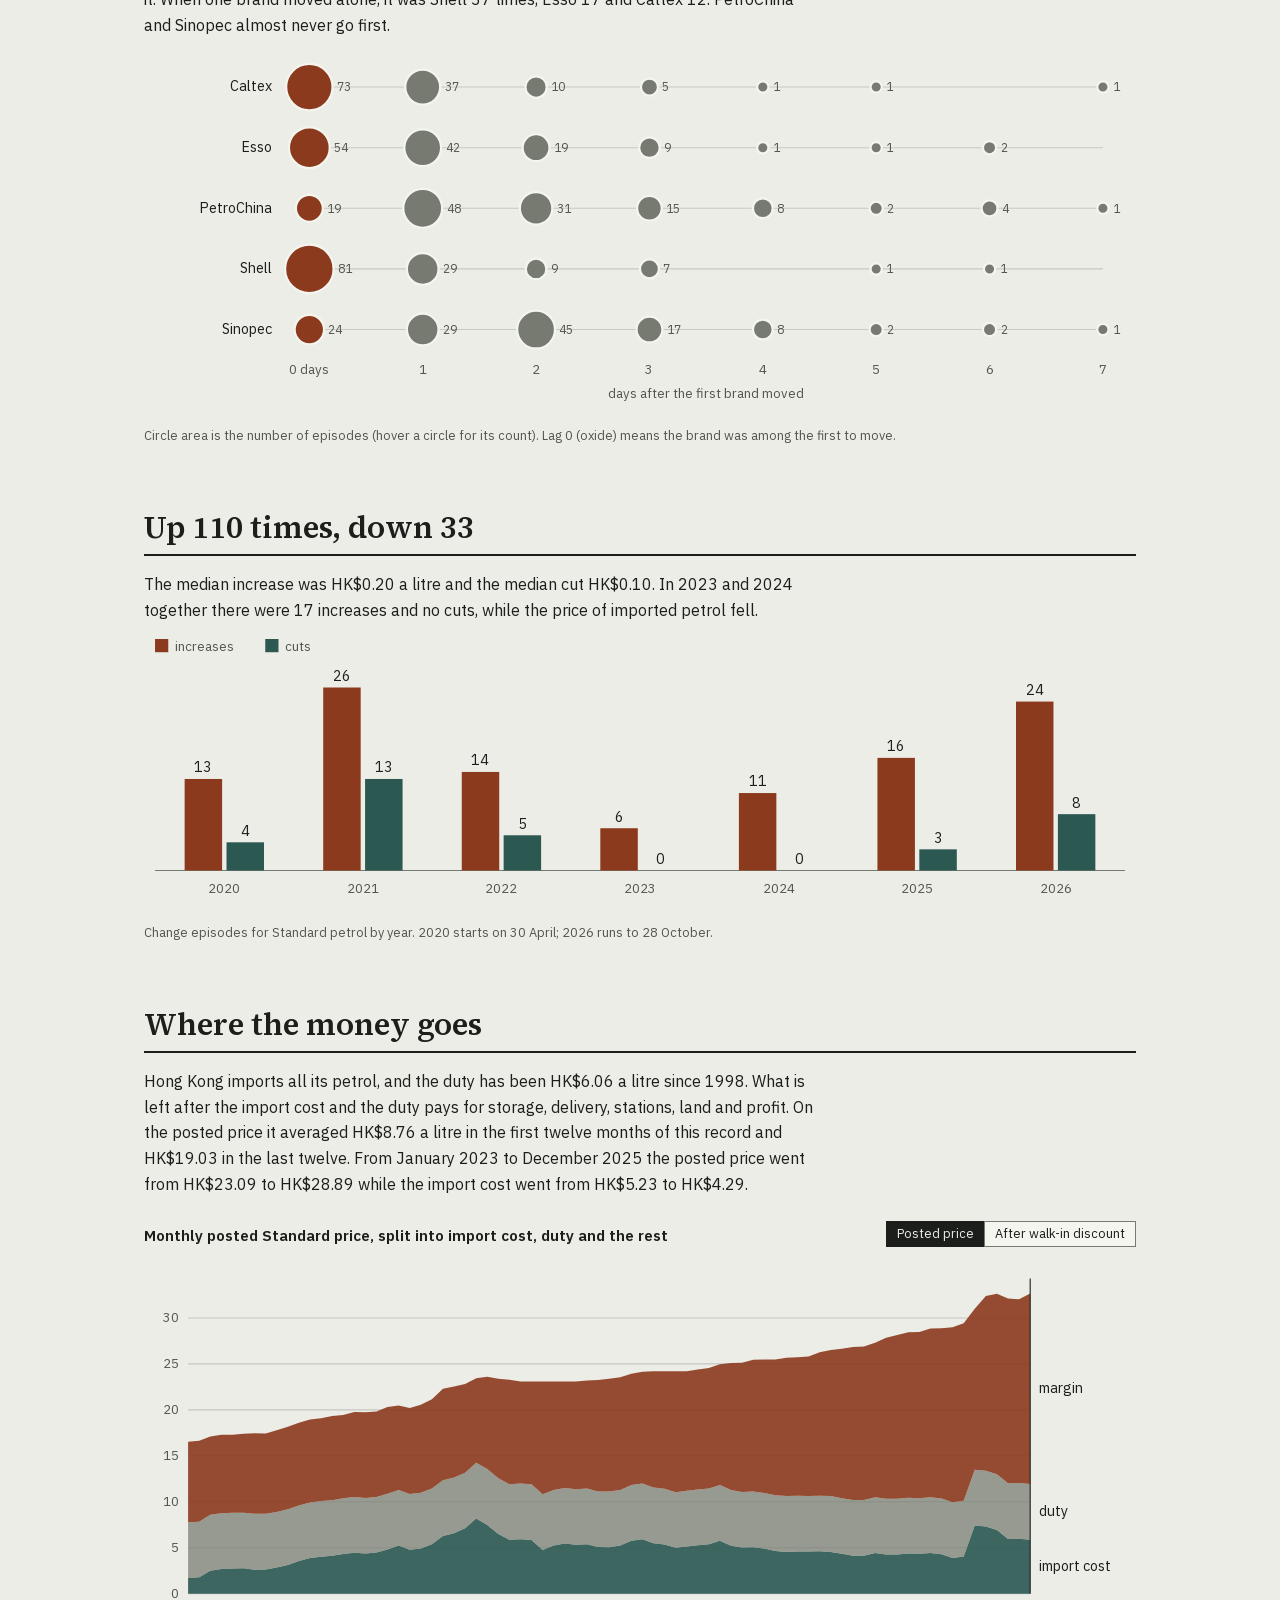
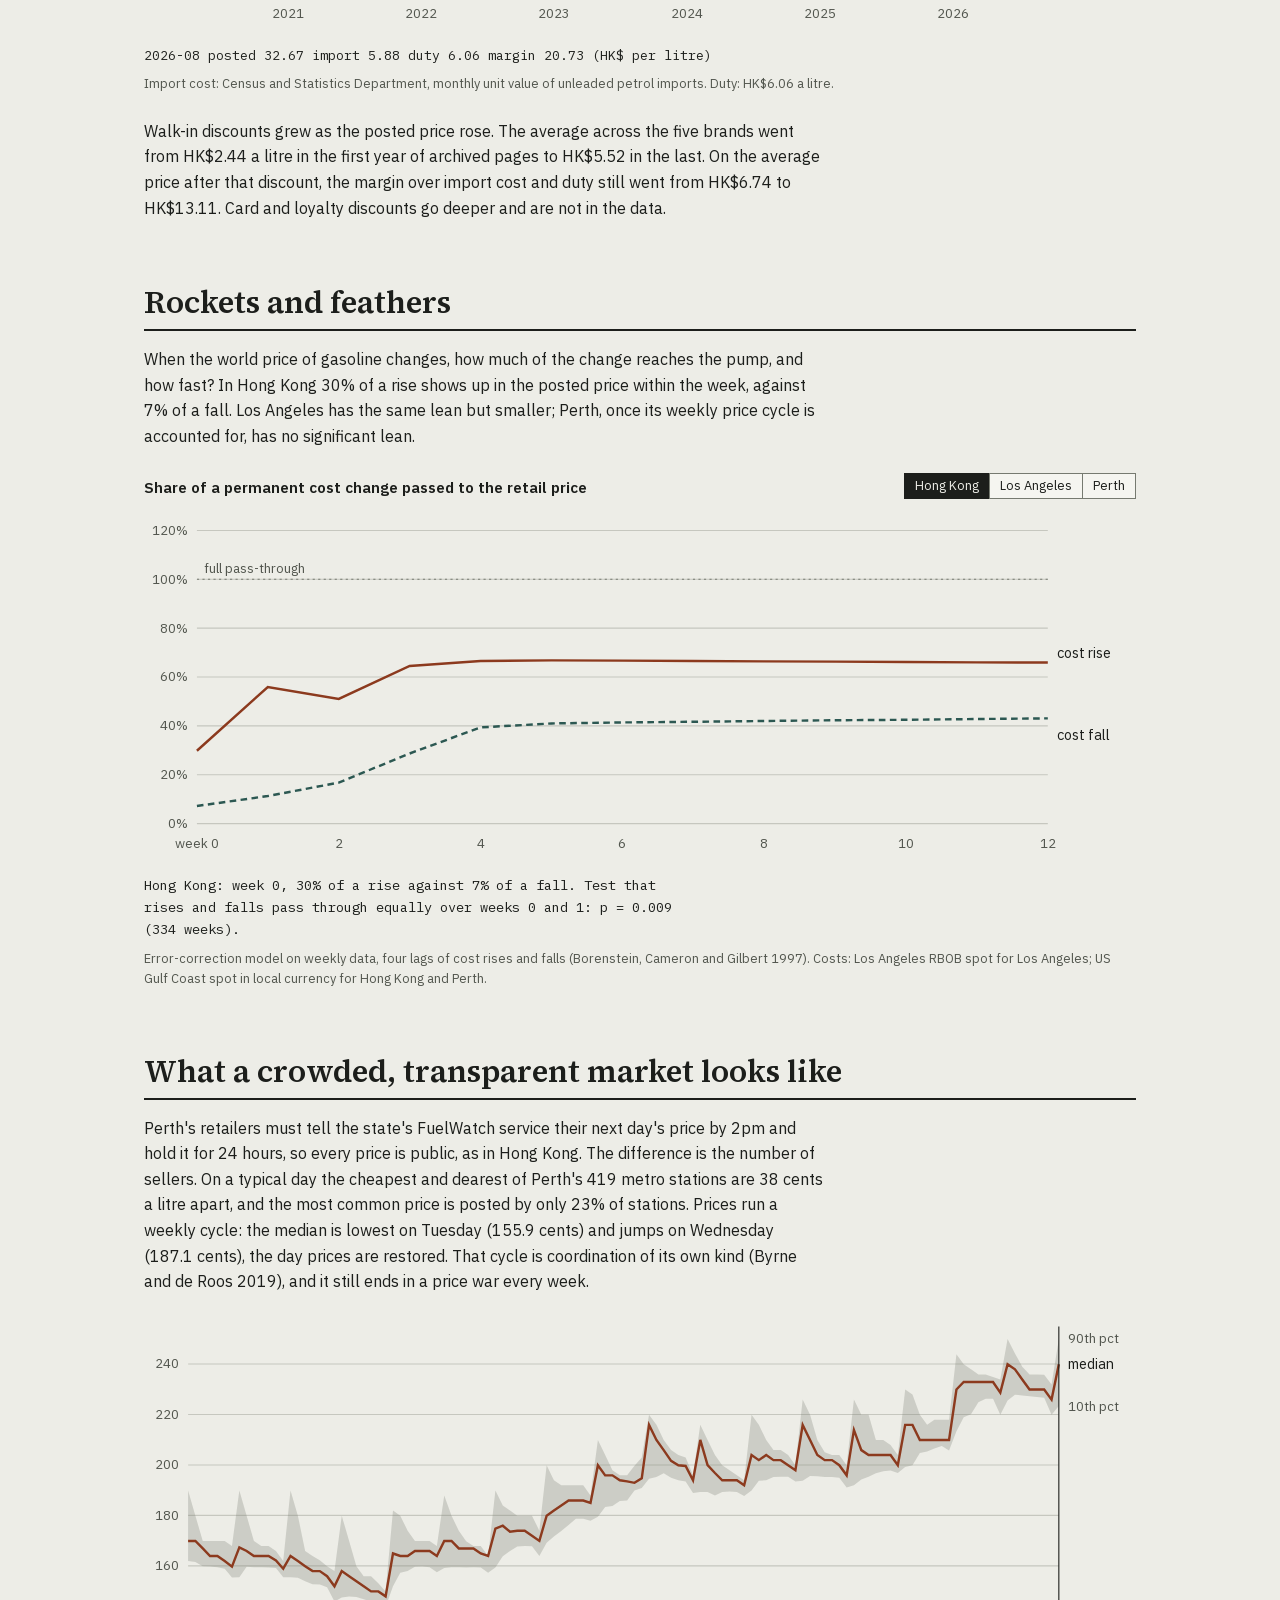
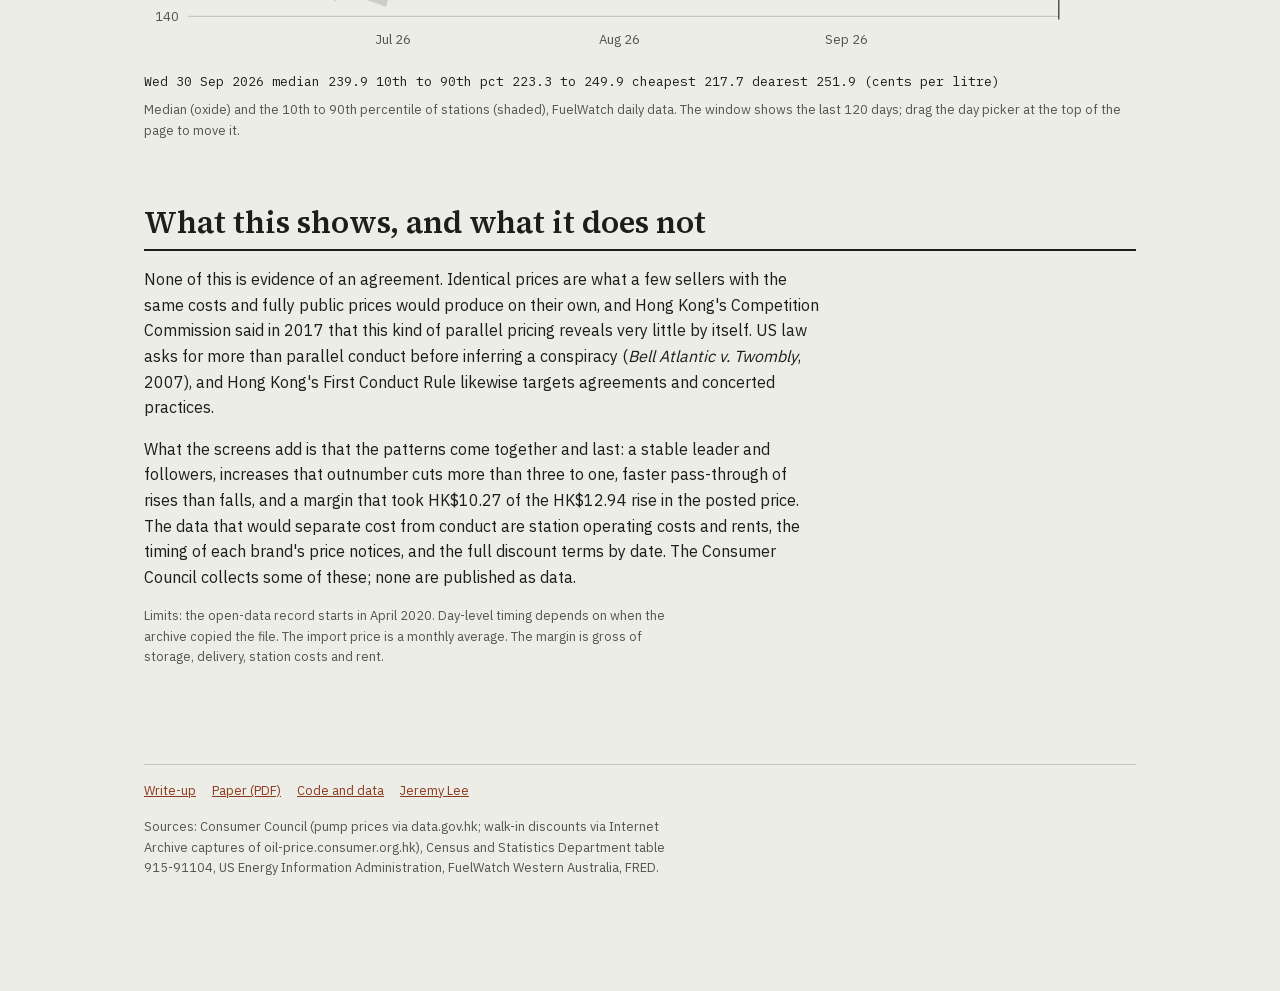
==== commit a57cd8aa: "Rewrite the write-up around seven interactive exhibits and fix three claims The write-up now draws i" ====
--- a/index.html
+++ b/index.html
@@ -9,6 +9,7 @@
 <meta property="og:description" content="Six years of Hong Kong petrol prices, brand by brand, against costs and against Perth and Los Angeles.">
 <meta property="og:type" content="website">
 <link rel="stylesheet" href="ledger.css">
+<link rel="stylesheet" href="assets/charts.css">
 <link rel="stylesheet" href="assets/site.css">
 </head>
 <body>
@@ -80,7 +81,7 @@
   <p>Hong Kong imports all its petrol, and the duty has been HK$6.06 a litre since 1998. What is left after the import cost and the duty pays for storage, delivery, stations, land and profit. On the posted price it averaged HK$8.76 a litre in the first twelve months of this record and HK$19.03 in the last twelve. From January 2023 to December 2025 the posted price went from HK$23.09 to HK$28.89 while the import cost went from HK$5.23 to HK$4.29.</p>
   <div class="chart-head">
     <p class="chart-title">Monthly posted Standard price, split into import cost, duty and the rest</p>
-    <div class="seg" role="group" aria-label="Price shown">
+    <div class="seg" role="group" aria-label="Price shown" id="margin-seg">
       <button class="btn seg-b" aria-pressed="true" data-mode="posted">Posted price</button>
       <button class="btn seg-b" aria-pressed="false" data-mode="net">After walk-in discount</button>
     </div>
@@ -120,7 +121,7 @@
 <section aria-labelledby="s6">
   <h2 id="s6">What this shows, and what it does not</h2>
   <p>None of this is evidence of an agreement. Identical prices are what a few sellers with the same costs and fully public prices would produce on their own, and Hong Kong's Competition Commission said in 2017 that this kind of parallel pricing reveals very little by itself. US law asks for more than parallel conduct before inferring a conspiracy (<i>Bell Atlantic v. Twombly</i>, 2007), and Hong Kong's First Conduct Rule likewise targets agreements and concerted practices.</p>
-  <p>What the screens add is that the patterns come together and last: a stable leader and followers, increases that outnumber cuts more than three to one, faster pass-through of rises than falls, and a margin that roughly doubled while the cost of the product did not. The data that would separate cost from conduct are station operating costs and rents, the timing of each brand's price notices, and the full discount terms by date. The Consumer Council collects some of these; none are published as data.</p>
+  <p>What the screens add is that the patterns come together and last: a stable leader and followers, increases that outnumber cuts more than three to one, faster pass-through of rises than falls, and a margin that took HK$10.27 of the HK$12.94 rise in the posted price. The data that would separate cost from conduct are station operating costs and rents, the timing of each brand's price notices, and the full discount terms by date. The Consumer Council collects some of these; none are published as data.</p>
   <p class="small">Limits: the open-data record starts in April 2020. Day-level timing depends on when the archive copied the file. The import price is a monthly average. The margin is gross of storage, delivery, station costs and rent.</p>
 </section>
 
--- a/assets/charts.css
+++ b/assets/charts.css
@@ -0,0 +1,30 @@
+/* Chart styles shared by the explorer (index.html) and the write-up (overview/).
+   Each page maps these tokens to its own palette: --signal, --signal-2, --edge, --panel,
+   --rule, --ink, --ink-2, --font-body, --font-mono. */
+.mono{font-family:var(--font-mono)}
+.chart-head{display:flex;flex-wrap:wrap;justify-content:space-between;align-items:flex-end;gap:var(--s1) var(--s2);margin-top:var(--s3)}
+.chart-title{font:600 .95rem/1.4 var(--font-body);margin:0}
+.seg{display:flex;flex-wrap:wrap;gap:0}
+.seg .btn{font-size:.8rem;padding:4px 10px;margin-left:-1px}
+.seg .btn[aria-pressed="true"]{background:var(--ink);color:var(--paper);border-color:var(--ink)}
+.chart{margin:var(--s2) 0 var(--s3);position:relative}
+.chart svg{width:100%;height:auto;display:block;overflow:visible}
+.chart svg:focus-visible{outline:2px solid var(--signal);outline-offset:4px}
+.readout{min-height:1.6em;font-size:.82rem;color:var(--ink);margin-top:var(--s1)}
+.pt-stat{font-size:.85rem;margin:var(--s1) 0 0}
+svg text{font-family:var(--font-body);fill:var(--ink-2)}
+svg .lab{fill:var(--ink);font-size:13px}
+svg .axis line,svg .grid line{stroke:var(--rule);stroke-width:1}
+svg .axis text{font-size:12px}
+svg .base{stroke:var(--edge);stroke-width:1}
+svg .s-oxide{stroke:var(--signal);fill:none;stroke-width:2.2}
+svg .s-pine{stroke:var(--signal-2);fill:none;stroke-width:2.2;stroke-dasharray:6 4}
+svg .s-gray{stroke:var(--edge);fill:none;stroke-width:1.2}
+svg .f-oxide{fill:var(--signal)}
+svg .f-pine{fill:var(--signal-2)}
+svg .f-gray{fill:var(--edge)}
+svg .f-band{fill:var(--edge);opacity:.28}
+svg .cursor{stroke:var(--ink);stroke-width:1}
+svg .dot{stroke:var(--panel);stroke-width:2}
+
+@media (max-width:720px){.board-grid{grid-template-columns:1fr}}
--- a/assets/site.css
+++ b/assets/site.css
@@ -24,32 +24,6 @@
 .board-note{font-size:.85rem;color:var(--ink-2);margin:var(--s1) 0 0}
 #perth-strip{width:100%;height:auto;display:block}
 
-/* Charts */
-.chart-head{display:flex;flex-wrap:wrap;justify-content:space-between;align-items:flex-end;gap:var(--s1) var(--s2);margin-top:var(--s3)}
-.chart-title{font:600 .95rem/1.4 var(--font-body);margin:0}
-.seg{display:flex;flex-wrap:wrap;gap:0}
-.seg .btn{font-size:.8rem;padding:4px 10px;margin-left:-1px}
-.seg .btn[aria-pressed="true"]{background:var(--ink);color:var(--paper);border-color:var(--ink)}
-.chart{margin:var(--s2) 0 var(--s3);position:relative}
-.chart svg{width:100%;height:auto;display:block;overflow:visible}
-.chart svg:focus-visible{outline:2px solid var(--signal);outline-offset:4px}
-.readout{min-height:1.6em;font-size:.82rem;color:var(--ink);margin-top:var(--s1)}
-.pt-stat{font-size:.85rem;margin:var(--s1) 0 0}
-svg text{font-family:var(--font-body);fill:var(--ink-2)}
-svg .lab{fill:var(--ink);font-size:13px}
-svg .axis line,svg .grid line{stroke:var(--rule);stroke-width:1}
-svg .axis text{font-size:12px}
-svg .base{stroke:var(--edge);stroke-width:1}
-svg .s-oxide{stroke:var(--signal);fill:none;stroke-width:2.2}
-svg .s-pine{stroke:var(--signal-2);fill:none;stroke-width:2.2;stroke-dasharray:6 4}
-svg .s-gray{stroke:var(--edge);fill:none;stroke-width:1.2}
-svg .f-oxide{fill:var(--signal)}
-svg .f-pine{fill:var(--signal-2)}
-svg .f-gray{fill:var(--edge)}
-svg .f-band{fill:var(--edge);opacity:.28}
-svg .cursor{stroke:var(--ink);stroke-width:1}
-svg .dot{stroke:var(--panel);stroke-width:2}
-
 @media (max-width:720px){
   .board{padding:var(--s2)}
   .board-grid{grid-template-columns:1fr;gap:var(--s3)}
